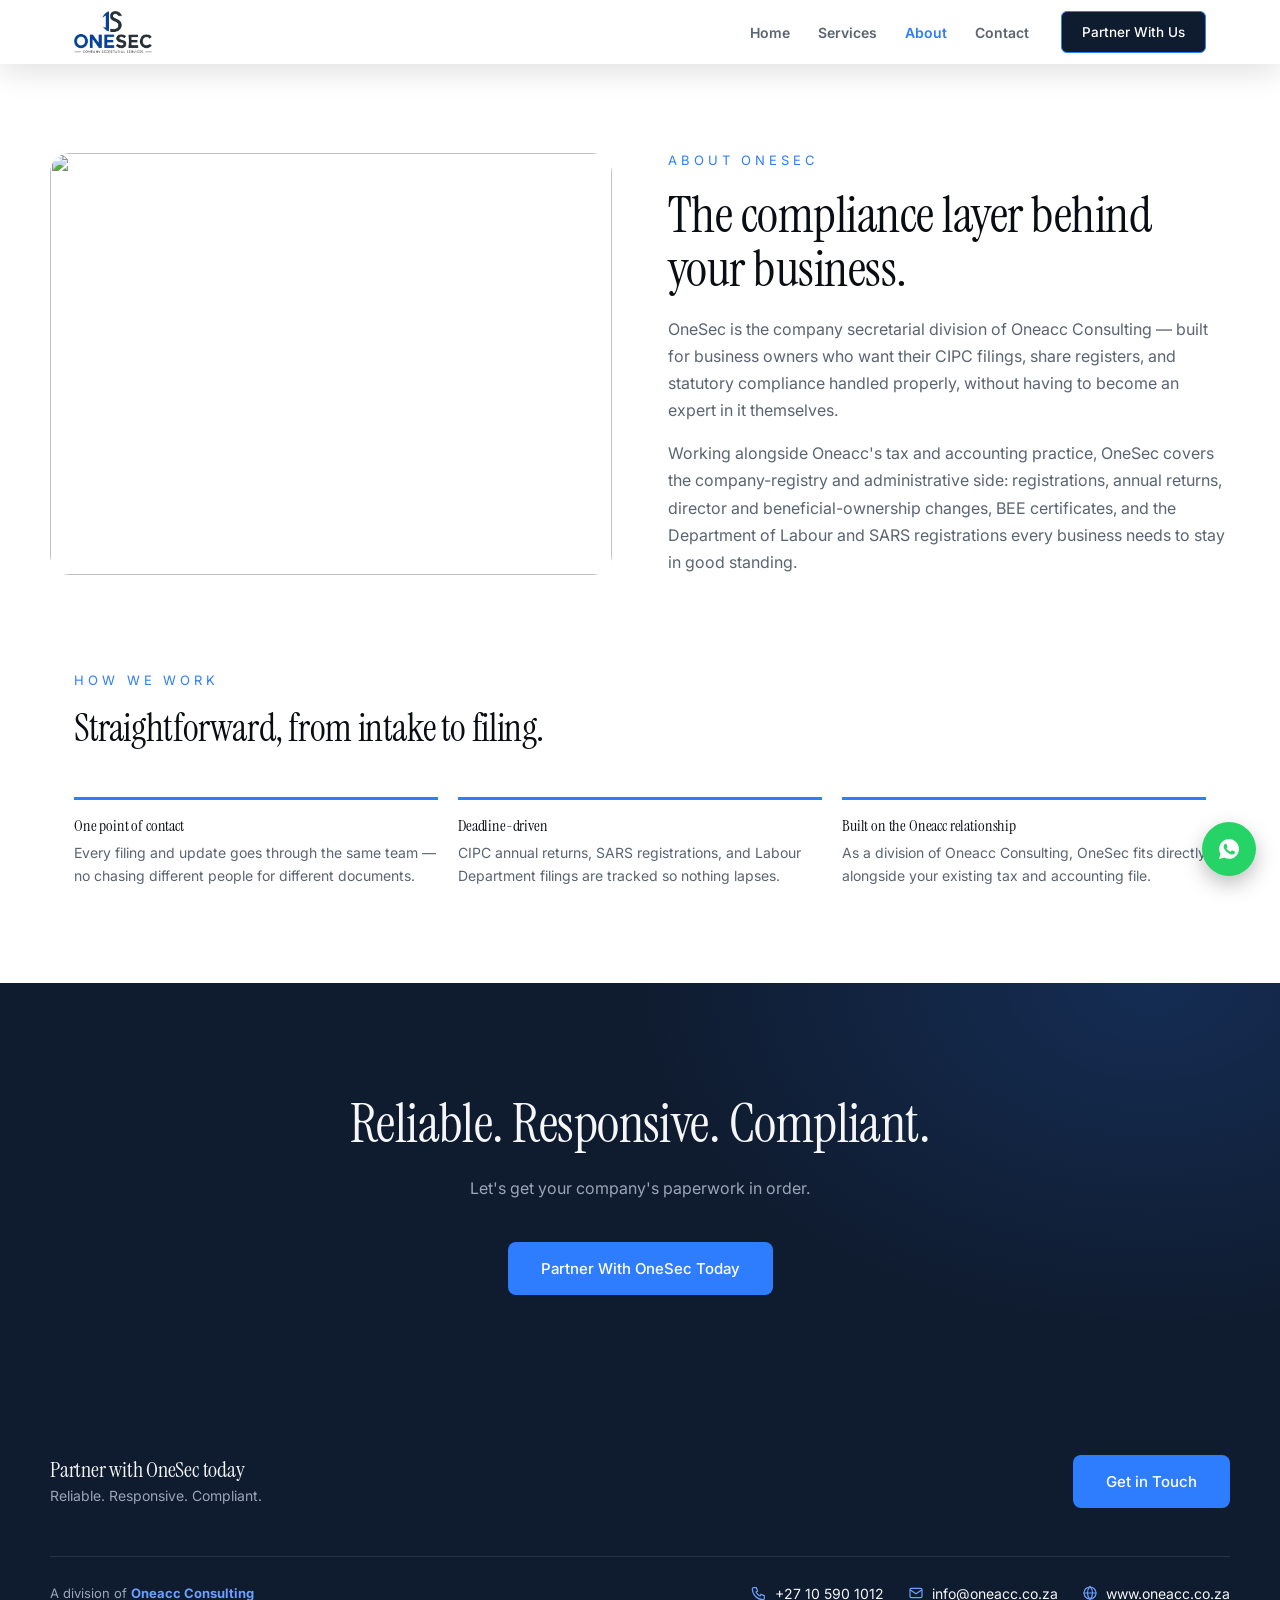
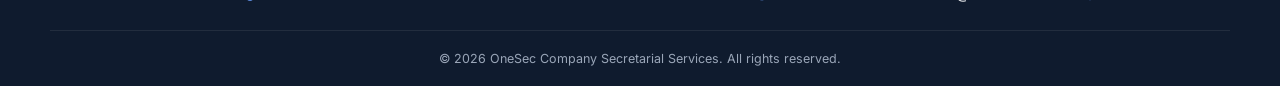
==== about.html @ b415de61 "Initial commit: Onesec site" ====
<!DOCTYPE html>
<html lang="en">
<head>
<meta charset="UTF-8" />
<meta name="viewport" content="width=device-width, initial-scale=1.0" />
<title>About — OneSec Company Secretarial Services</title>
<meta name="description" content="OneSec is the company secretarial division of Oneacc Consulting — professional, reliable and compliant support for your business." />
<link rel="preconnect" href="https://fonts.googleapis.com" />
<link rel="preconnect" href="https://fonts.gstatic.com" crossorigin />
<link href="https://fonts.googleapis.com/css2?family=Instrument+Serif:ital@0;1&family=Inter:wght@400;500;600;700;800&family=JetBrains+Mono:wght@400;500;600;700&display=swap" rel="stylesheet" /><link rel="stylesheet" href="styles.css?v=3" />
</head>
<body>

<header class="site-header glass-navy">
  <div class="wrap">
    <a href="index.html" class="logo">
      <span class="logo-badge"><img src="assets/logo.png" alt="OneSec Company Secretarial Services" /></span>
    </a>
    <nav class="main-nav" id="main-nav">
      <ul>
        <li><a href="index.html">Home</a></li>
        <li><a href="services.html">Services</a></li>
        <li><a href="about.html" class="active">About</a></li>
        <li><a href="contact.html">Contact</a></li>
      </ul>
      <a href="contact.html" class="btn btn-nav btn-sm">Partner With Us</a>
    </nav>
    <button class="nav-toggle" aria-label="Toggle menu" aria-expanded="false">
      <svg viewBox="0 0 24 24" fill="none" stroke="currentColor" stroke-width="2"><path d="M3 6h18M3 12h18M3 18h18"/></svg>
    </button>
  </div>
</header>

<section class="wrap about-grid">
  <div class="visual reveal">
    <img src="https://images.unsplash.com/photo-1762427355235-dd22e5cb010c?fm=jpg&amp;q=70&amp;w=1200&amp;auto=format&amp;fit=crop" alt="" loading="lazy" />
  </div>
  <div class="reveal">
    <p class="eyebrow">About OneSec</p>
    <h1>The compliance layer behind your business.</h1>
    <p class="bio">OneSec is the company secretarial division of Oneacc Consulting — built for business owners who want their CIPC filings, share registers, and statutory compliance handled properly, without having to become an expert in it themselves.</p>
    <p class="bio">Working alongside Oneacc's tax and accounting practice, OneSec covers the company-registry and administrative side: registrations, annual returns, director and beneficial-ownership changes, BEE certificates, and the Department of Labour and SARS registrations every business needs to stay in good standing.</p>
  </div>
</section>

<section class="section">
  <div class="wrap">
    <div class="section-head reveal">
      <p class="eyebrow">How We Work</p>
      <h2 style="font-size:clamp(1.8rem,4vw,2.4rem);">Straightforward, from intake to filing.</h2>
    </div>
    <div class="pillars-row">
      <div class="pillar-card reveal">
        <h4>One point of contact</h4>
        <p>Every filing and update goes through the same team — no chasing different people for different documents.</p>
      </div>
      <div class="pillar-card reveal">
        <h4>Deadline-driven</h4>
        <p>CIPC annual returns, SARS registrations, and Labour Department filings are tracked so nothing lapses.</p>
      </div>
      <div class="pillar-card reveal">
        <h4>Built on the Oneacc relationship</h4>
        <p>As a division of Oneacc Consulting, OneSec fits directly alongside your existing tax and accounting file.</p>
      </div>
    </div>
  </div>
</section>

<section class="cta-section">
  <div class="hero-texture"></div>
  <div class="wrap">
    <h2>Reliable. Responsive. Compliant.</h2>
    <p>Let's get your company's paperwork in order.</p>
    <div class="hero-actions">
      <a href="contact.html" class="btn btn-action">Partner With OneSec Today</a>
    </div>
  </div>
</section>

<footer class="site-footer">
  <div class="wrap footer-top">
    <div>
      <h3>Partner with OneSec today</h3>
      <p class="sub">Reliable. Responsive. Compliant.</p>
    </div>
    <a href="contact.html" class="btn btn-action">Get in Touch</a>
  </div>
  <div class="wrap footer-contact-row">
    <p class="division-note">A division of <a href="https://oneacc-consulting.netlify.app" target="_blank" rel="noopener">Oneacc Consulting</a></p>
    <ul class="footer-contact-items">
      <li><svg viewBox="0 0 24 24" fill="none" stroke="currentColor" stroke-width="1.8"><path d="M4 4h4l2 5-2.5 1.5a12 12 0 0 0 6 6L15 14l5 2v4a2 2 0 0 1-2 2C9.5 22 2 14.5 2 6a2 2 0 0 1 2-2z"/></svg><span>+27 10 590 1012</span></li>
      <li><svg viewBox="0 0 24 24" fill="none" stroke="currentColor" stroke-width="1.8"><rect x="3" y="5" width="18" height="14" rx="2"/><path d="M3 7l9 6 9-6"/></svg><span>info@oneacc.co.za</span></li>
      <li><svg viewBox="0 0 24 24" fill="none" stroke="currentColor" stroke-width="1.8"><circle cx="12" cy="12" r="9"/><path d="M2 12h20M12 2a15 15 0 0 1 0 20 15 15 0 0 1 0-20z"/></svg><span>www.oneacc.co.za</span></li>
    </ul>
  </div>
  <div class="wrap footer-bottom">© <span id="year"></span> OneSec Company Secretarial Services. All rights reserved.</div>
</footer>

<a class="whatsapp-fab" href="https://wa.me/27105901012" target="_blank" rel="noopener" aria-label="Chat on WhatsApp">
  <svg viewBox="0 0 24 24" fill="currentColor"><path d="M12.04 2C6.58 2 2.13 6.45 2.13 11.91c0 1.75.46 3.45 1.32 4.95L2 22l5.28-1.38a9.9 9.9 0 0 0 4.76 1.21h.01c5.46 0 9.91-4.45 9.91-9.91 0-2.65-1.03-5.14-2.9-7.01A9.85 9.85 0 0 0 12.04 2zm5.79 14.02c-.24.68-1.4 1.31-1.93 1.35-.5.05-1 .25-3.36-.7-2.85-1.13-4.66-4.02-4.8-4.21-.14-.19-1.15-1.53-1.15-2.92 0-1.39.73-2.07.99-2.35.26-.28.56-.35.75-.35h.53c.17 0 .4-.03.62.47.24.56.81 1.95.88 2.09.07.14.12.31.02.5-.09.19-.14.31-.28.47-.14.16-.29.36-.42.48-.14.14-.28.29-.12.57.16.28.71 1.17 1.53 1.9 1.05.94 1.94 1.23 2.22 1.37.28.14.44.12.61-.07.16-.19.7-.81.89-1.09.19-.28.38-.23.63-.14.26.09 1.64.77 1.92.91.28.14.47.21.53.33.07.12.07.68-.17 1.36z"/></svg>
</a>

<script src="script.js?v=3"></script>
</body>
</html>
---- styles.css ----
/* ============================================
   OneSec — Company Secretarial Services
   A division of Oneacc Consulting
   ============================================ */

:root {
  --navy: #0f1b2e;
  --navy-soft: #16263f;
  --abyss: #f7f6f3;
  --slate-surface: #ffffff;
  --offwhite: #0a0e14;
  --muted-grey: #5b6472;
  --light: #f5f6f8;
  --muted-light: #9aa6b8;
  --action: #2e7dff;
  --action-bright: #6ca0ff;
  --gold: #a4741e;
  --gold-bright: #e8b75a;
  --whatsapp: #25d366;
  --hairline: #e2e5ea;

  --font-display: "Instrument Serif", Georgia, serif;
  --font-body: "Inter", -apple-system, BlinkMacSystemFont, "Segoe UI", sans-serif;
  --font-mono: "JetBrains Mono", ui-monospace, SFMono-Regular, monospace;

  --nav-height: 64px;
  --container: 1180px;
}

* { box-sizing: border-box; }
html { scroll-behavior: smooth; }
body {
  margin: 0;
  font-family: var(--font-body);
  color: var(--offwhite);
  background: var(--slate-surface);
  -webkit-font-smoothing: antialiased;
  padding-top: var(--nav-height);
}
img { max-width: 100%; display: block; }
a { color: inherit; text-decoration: none; }
h1, h2, h3, h4 { font-family: var(--font-display); font-weight: 400; margin: 0; line-height: 1.05; letter-spacing: -0.01em; }
p { margin: 0; }
ul { margin: 0; padding: 0; list-style: none; }
button { font-family: inherit; cursor: pointer; }

.wrap { max-width: var(--container); margin: 0 auto; padding: 0 24px; }

:focus-visible { outline: 2px solid var(--action); outline-offset: 2px; }

@media (prefers-reduced-motion: reduce) {
  * { animation-duration: 0.001ms !important; transition-duration: 0.001ms !important; scroll-behavior: auto !important; }
}

.eyebrow { font-size: 13px; text-transform: uppercase; letter-spacing: 0.3em; color: var(--action); margin-bottom: 20px; }
.eyebrow.on-navy { color: var(--action-bright); }
.eyebrow.gold { color: var(--gold); }

/* ---------- Reveal-on-scroll ---------- */
.reveal { opacity: 0; transform: translateY(20px); filter: blur(6px); transition: opacity 0.7s cubic-bezier(.22,1,.36,1), transform 0.7s cubic-bezier(.22,1,.36,1), filter 0.7s cubic-bezier(.22,1,.36,1); }
.reveal.in-view { opacity: 1; transform: translateY(0); filter: blur(0); }

/* ---------- Buttons ---------- */
.btn { display: inline-flex; align-items: center; justify-content: center; gap: 8px; padding: 16px 32px; border-radius: 8px; font-size: 15px; font-weight: 500; border: 1px solid transparent; transition: transform 0.3s ease, box-shadow 0.3s ease, background-color 0.3s ease; white-space: nowrap; }
.btn-action { background: var(--action); color: #fff; }
.btn-action:hover { transform: scale(1.03); box-shadow: 0 0 0 6px rgba(46,125,255,0.16); }
.btn-outline-action { background: transparent; border-color: var(--action-bright); color: var(--action-bright); }
.btn-outline-action:hover { transform: scale(1.03); background: rgba(108,160,255,0.08); box-shadow: 0 0 0 6px rgba(108,160,255,0.1); }
.btn-outline-action.on-light { border-color: var(--action); color: var(--action); }
.btn-sm { padding: 12px 20px; font-size: 13.5px; border-radius: 6px; }
.btn-nav { background: var(--navy); border: 1.5px solid var(--action); color: #fff; }
.btn-nav:hover { background: var(--action); border-color: var(--action); transform: scale(1.03); box-shadow: 0 0 0 6px rgba(46,125,255,0.16); }
.btn:disabled { opacity: 0.6; cursor: not-allowed; transform: none; }

/* ---------- Navbar ---------- */
.site-header { position: fixed; top: 0; left: 0; right: 0; z-index: 200; height: var(--nav-height); }
.glass-navy { background: rgba(255, 255, 255, 0.92); backdrop-filter: blur(16px); -webkit-backdrop-filter: blur(16px); box-shadow: 0 8px 30px rgba(0,0,0,0.12); }
.site-header .wrap { display: flex; align-items: center; justify-content: space-between; height: 100%; }
.logo { display: flex; align-items: center; gap: 10px; }
.logo-badge { display: flex; align-items: center; }
.logo-badge img { height: 42px; width: auto; display: block; }
.main-nav { display: flex; align-items: center; gap: 32px; }
.main-nav ul { display: flex; gap: 28px; }
.main-nav ul a { font-size: 14px; font-weight: 600; color: var(--muted-grey); transition: color 0.15s ease; }
.main-nav ul a:hover { color: var(--action); }
.main-nav ul a.active { color: var(--action); }
.nav-toggle { display: none; background: none; border: none; padding: 6px; color: var(--navy); }
.nav-toggle svg { width: 24px; height: 24px; }

@media (max-width: 860px) {
  .main-nav { position: fixed; inset: var(--nav-height) 0 auto 0; flex-direction: column; align-items: stretch; padding: 8px 24px 24px; gap: 16px; transform: translateY(-8px); opacity: 0; pointer-events: none; transition: opacity 0.18s ease, transform 0.18s ease; background: rgba(255,255,255,0.98); box-shadow: 0 8px 30px rgba(0,0,0,0.12); }
  .main-nav.open { opacity: 1; transform: translateY(0); pointer-events: auto; }
  .main-nav ul { flex-direction: column; gap: 4px; }
  .main-nav ul a { display: block; padding: 10px 2px; }
  .main-nav .btn { width: 100%; text-align: center; margin-top: 8px; }
  .nav-toggle { display: block; }
}

/* ---------- Hero ---------- */
.hero { position: relative; overflow: hidden; background: var(--navy); }
.hero-texture { position: absolute; inset: 0; pointer-events: none; background: radial-gradient(ellipse 900px 600px at 90% 0%, rgba(46,125,255,0.18), transparent 60%); }
.hero-slideshow { position: absolute; inset: 0; }
.hero-slideshow img { position: absolute; inset: 0; width: 100%; height: 100%; object-fit: cover; opacity: 0; transition: opacity 1.6s ease; }
.hero-slideshow img.active { opacity: 0.45; }
.hero-bg-gradient { position: absolute; inset: 0; background: linear-gradient(90deg, rgba(15,27,46,0.92) 0%, rgba(15,27,46,0.55) 45%, rgba(15,27,46,0.35) 100%); }
.hero-content { position: relative; width: 100%; max-width: 720px; padding: 56px 0 120px; align-items: left;}
.hero .wrap { max-width: none; margin: 0;padding-left: clamp(24px, 6vw, 96px);padding-right: 24px;}
.hero h1 { color: var(--light); font-size: clamp(3rem, 8vw, 6.5rem); line-height: 0.95; letter-spacing: -0.025em; max-width: 16ch; }
.hero h1 .accent { color: var(--action-bright); display: block; }
.hero-lede { margin-top: 28px; font-size: 17px; line-height: 1.65; color: var(--muted-light); max-width: 44ch; font-weight: 400; }
.hero-actions { margin-top: 36px; display: flex; flex-wrap: wrap; gap: 14px; }
.division-badge { display: inline-flex; align-items: center; gap: 8px; background: rgba(255,255,255,0.06); border: 1px solid rgba(255,255,255,0.12); padding: 8px 14px; border-radius: 30px; font-size: 12.5px; color: var(--muted-light); margin-bottom: 22px; }
.division-badge b { color: var(--action-bright); font-weight: 700; }

/* ---------- Value strip ---------- */
.value-strip-row { display: grid; grid-template-columns: repeat(3, 1fr); gap: 20px; }
@media (max-width: 780px) { .value-strip-row { grid-template-columns: 1fr; } }
.value-strip-card { background: var(--abyss); border: 1px solid var(--hairline); border-radius: 14px; padding: 28px; }
.value-strip-card .icon-badge { margin-bottom: 16px; }
.value-strip-card h3 { font-size: 17px; margin-bottom: 8px; }
.value-strip-card p { color: var(--muted-grey); font-size: 14.5px; line-height: 1.6; font-weight: 400; }

/* ---------- Icon badges (matches flyer circular icons) ---------- */
.icon-badge { width: 44px; height: 44px; border-radius: 50%; display: flex; align-items: center; justify-content: center; flex-shrink: 0; }
.icon-badge.blue { background: var(--action); color: #fff; }
.icon-badge.navy { background: var(--navy); color: #fff; }
.icon-badge svg { width: 20px; height: 20px; }

/* ---------- Services list (icon + label rows) ---------- */
.services-list-grid { display: grid; grid-template-columns: 1fr 1fr; gap: 0 40px; }
@media (max-width: 780px) { .services-list-grid { grid-template-columns: 1fr; } }
.service-row { display: flex; align-items: center; gap: 16px; padding: 18px 0; border-bottom: 1px solid var(--hairline); }
.service-row span { font-size: 15px; font-weight: 600; }
.services-preview-note { margin-top: 40px; }

/* ---------- Section shells ---------- */
.section { padding: 96px 0; }
.section-abyss { background: var(--abyss); border-top: 1px solid var(--hairline); border-bottom: 1px solid var(--hairline); }
.section-navy { background: var(--navy); }
.section-head { max-width: 640px; margin-bottom: 48px; }
.section-abyss h2, .section-abyss .heading { color: var(--offwhite); font-size: clamp(2rem, 5vw, 3.6rem); }
.section-navy h2, .section-navy .heading { color: var(--light); font-size: clamp(2rem, 5vw, 3.6rem); }

/* ---------- CTA band ---------- */
.cta-section { position: relative; overflow: hidden; text-align: center; padding: 112px 0; background: var(--navy); }
.cta-section h2 { position: relative; color: var(--light); font-size: clamp(2rem, 5vw, 3.4rem); }
.cta-section p { position: relative; margin: 24px auto 0; color: var(--muted-light); font-size: 16px; max-width: 42ch; line-height: 1.6; font-weight: 400; }
.cta-section .hero-actions { position: relative; justify-content: center; margin-top: 40px; }

/* ---------- Footer ---------- */
.site-footer { background: var(--navy); color: var(--light); }
.footer-top { padding: 48px 0; display: flex; align-items: center; justify-content: space-between; flex-wrap: wrap; gap: 20px; border-bottom: 1px solid rgba(255,255,255,0.1); }
.footer-top h3 { font-size: 22px; }
.footer-top .sub { color: var(--muted-light); font-size: 14px; margin-top: 6px; font-weight: 400; }
.footer-contact-row { padding: 28px 0; display: flex; flex-wrap: wrap; gap: 28px; justify-content: space-between; align-items: center; }
.footer-contact-row .division-note { font-size: 13px; color: var(--muted-light); font-weight: 400; }
.footer-contact-row .division-note a { color: var(--action-bright); font-weight: 700; }
.footer-contact-items { display: flex; gap: 24px; flex-wrap: wrap; }
.footer-contact-items li { display: flex; align-items: center; gap: 8px; font-size: 14px; color: var(--light); }
.footer-contact-items svg { width: 16px; height: 16px; color: var(--action-bright); }
.footer-bottom { padding: 20px 0; border-top: 1px solid rgba(255,255,255,0.08); font-size: 12.5px; color: var(--muted-light); text-align: center; }

/* ---------- Floating WhatsApp ---------- */
.whatsapp-fab { position: fixed; right: 24px; bottom: 24px; z-index: 150; width: 54px; height: 54px; border-radius: 50%; background: var(--whatsapp); color: #fff; display: flex; align-items: center; justify-content: center; box-shadow: 0 8px 20px rgba(0,0,0,0.25); transition: transform 0.2s ease; }
.whatsapp-fab:hover { transform: scale(1.1); }
.whatsapp-fab svg { width: 24px; height: 24px; }

/* ---------- Page header (Services/About/Contact) ---------- */
.page-head { padding: 88px 0 0; }
.page-head h1 { font-size: clamp(2.5rem, 6vw, 5rem); letter-spacing: -0.02em; max-width: 22ch; }
.page-head p { margin-top: 20px; font-size: 16.5px; color: var(--muted-grey); max-width: 48ch; line-height: 1.6; font-weight: 400; }

/* ---------- About page ---------- */
.about-grid { padding: 88px 0 0; display: grid; grid-template-columns: 1fr 1fr; gap: 56px; align-items: center; }
@media (max-width: 900px) { .about-grid { grid-template-columns: 1fr; gap: 32px; } }
.about-grid .visual { border-radius: 20px; overflow: hidden; aspect-ratio: 4/3; }
.about-grid .visual img { width: 100%; height: 100%; object-fit: cover; }
.about-grid h1 { font-size: clamp(2.2rem, 4.6vw, 3.2rem); margin-bottom: 20px; }
.about-grid .bio { color: var(--muted-grey); font-size: 16px; line-height: 1.7; font-weight: 400; }
.about-grid .bio + .bio { margin-top: 16px; }

.pillars-row { margin-top: 24px; display: grid; grid-template-columns: repeat(3, 1fr); gap: 20px; }
@media (max-width: 780px) { .pillars-row { grid-template-columns: 1fr; } }
.pillar-card { border-top: 3px solid var(--action); padding-top: 18px; }
.pillar-card h4 { font-size: 16px; margin-bottom: 8px; }
.pillar-card p { color: var(--muted-grey); font-size: 14px; line-height: 1.6; font-weight: 400; }

/* ---------- Contact page ---------- */
.contact-grid-2 { display: grid; grid-template-columns: 0.9fr 1.1fr; gap: 48px; padding: 64px 0 96px; }
@media (max-width: 900px) { .contact-grid-2 { grid-template-columns: 1fr; gap: 32px; } }
.contact-info-card { background: var(--navy); color: var(--light); border-radius: 20px; padding: 40px; }
.contact-info-card h3 { font-size: 22px; margin-bottom: 20px; }
.contact-info-card ul li { display: flex; gap: 12px; align-items: flex-start; margin-bottom: 18px; font-size: 14.5px; color: var(--muted-light); font-weight: 400; }
.contact-info-card svg { width: 18px; height: 18px; color: var(--action-bright); flex-shrink: 0; margin-top: 2px; }
.contact-info-card .whatsapp-inline { display: inline-flex; align-items: center; gap: 8px; margin-top: 10px; color: #25d366; font-weight: 700; font-size: 14px; }

.form-card { background: var(--slate-surface); border: 1px solid var(--hairline); border-radius: 20px; padding: 36px; }
.form-card h3 { font-size: 24px; margin-bottom: 8px; }
.form-card .subtitle { color: var(--muted-grey); font-size: 14px; margin-bottom: 24px; font-weight: 400; }

form.lead-form { display: grid; gap: 16px; }
.form-row { display: grid; grid-template-columns: 1fr 1fr; gap: 16px; }
@media (max-width: 560px) { .form-row { grid-template-columns: 1fr; } }
.field label { display: block; font-size: 12.5px; font-weight: 600; color: var(--offwhite); margin-bottom: 6px; }
.field input, .field select, .field textarea {
  width: 100%; padding: 13px 14px; border: 1px solid var(--hairline); border-radius: 8px;
  font-family: inherit; font-size: 14.5px; color: var(--offwhite); background: var(--slate-surface);
  transition: border-color 0.15s ease; font-weight: 400;
}
.field input:focus, .field select:focus, .field textarea:focus { border-color: var(--action); outline: none; }
.field textarea { resize: vertical; min-height: 120px; }
.form-status { font-size: 13.5px; padding: 12px 14px; border-radius: 8px; display: none; font-weight: 400; }
.form-status.show { display: block; }
.form-status.success { background: #e7f6ec; color: #1b7a3c; }
.form-status.error { background: #fbe9e7; color: #b23a2c; }
.success-block { text-align: center; padding: 40px 10px; }
.success-block svg { width: 48px; height: 48px; color: var(--action); margin: 0 auto 16px; }
.success-block h4 { font-size: 24px; margin-bottom: 12px; }
.success-block p { color: var(--muted-grey); font-size: 14px; max-width: 30ch; margin: 0 auto; line-height: 1.6; font-weight: 400; }

/* ---------- 404 ---------- */
.notfound { min-height: calc(100vh - var(--nav-height)); display: flex; align-items: center; justify-content: center; text-align: center; background: var(--navy); padding: 48px 24px; }
.notfound .big { font-family: var(--font-display); font-size: clamp(6rem, 20vw, 12rem); color: rgba(245,246,248,0.16); line-height: 1; }
.notfound h1 { color: var(--light); font-size: 28px; margin-top: 8px; }
.notfound p { color: var(--muted-light); margin-top: 12px; font-size: 15px; font-weight: 400; }
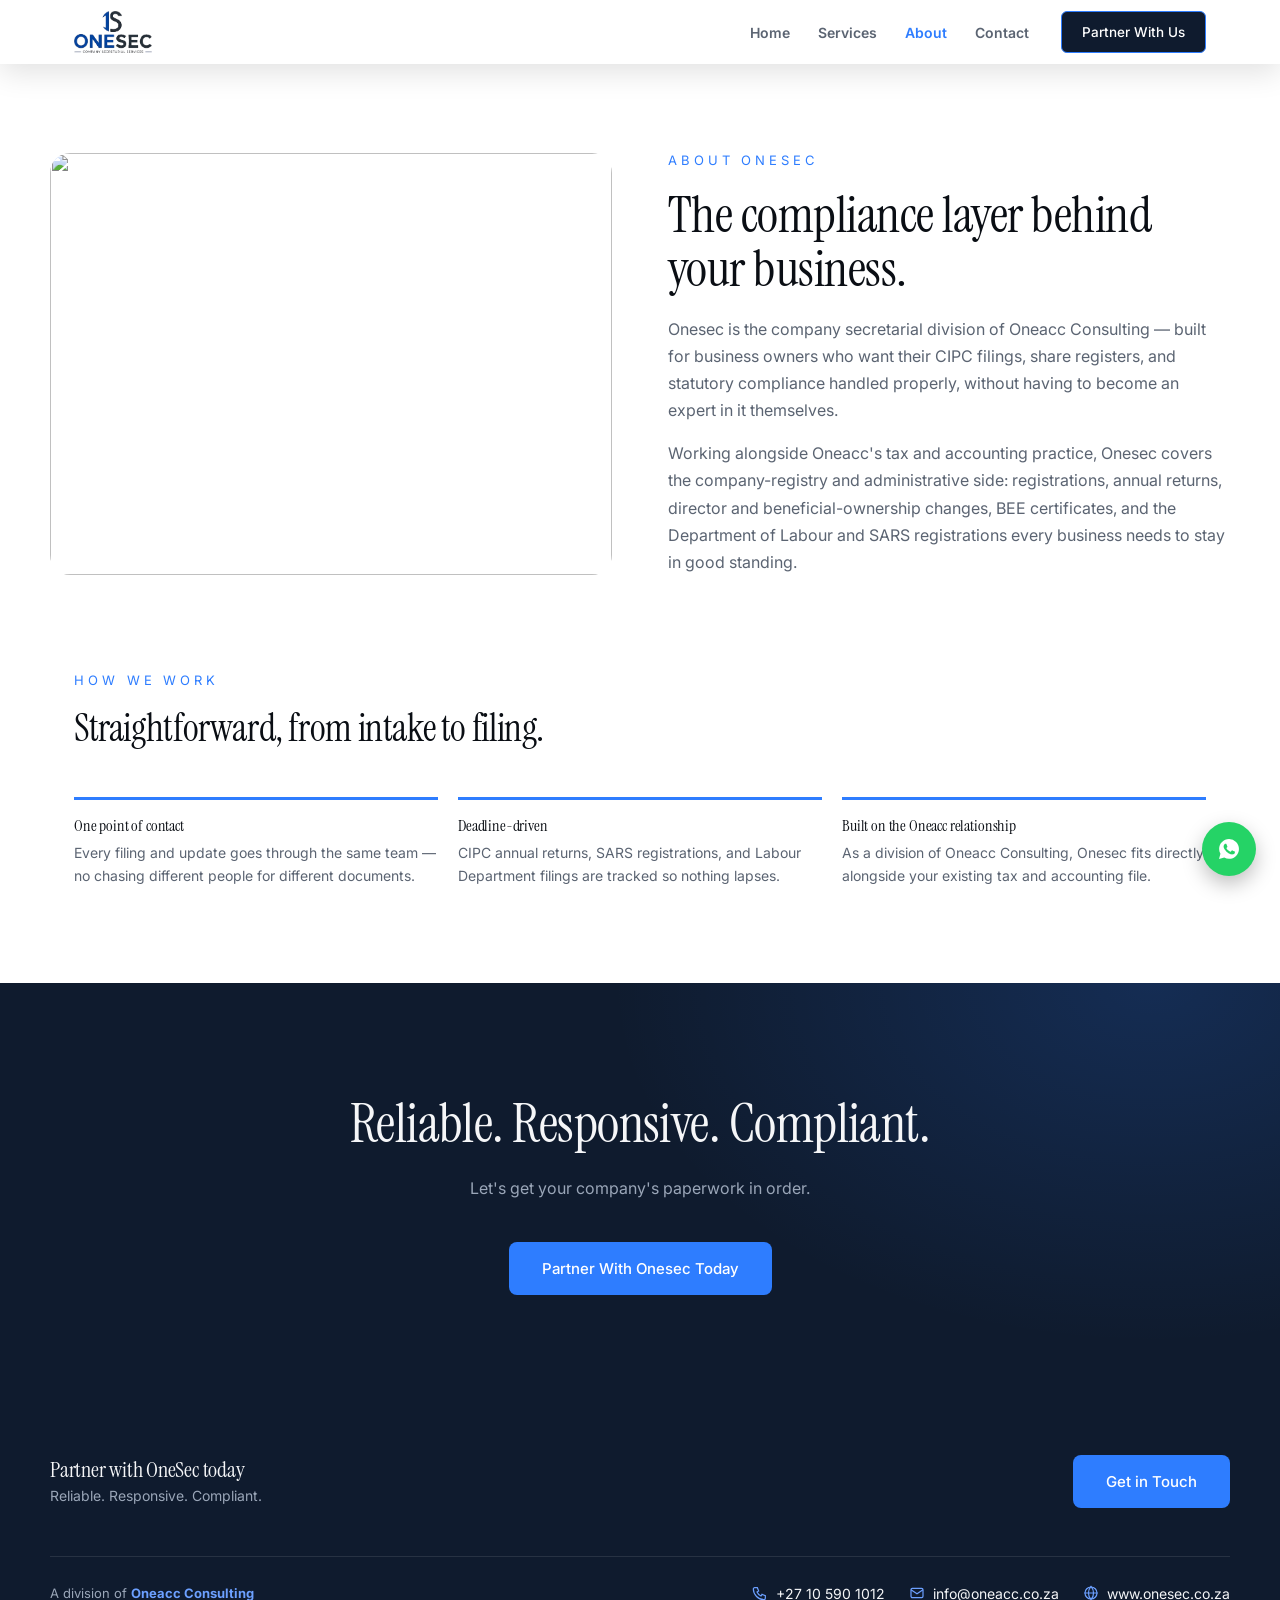
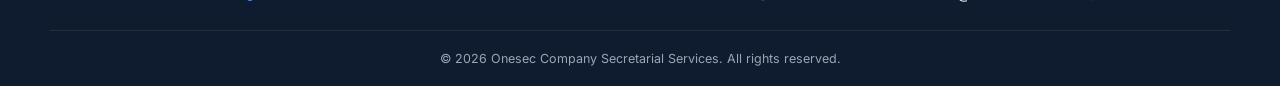
==== commit 773f3ce2: "all changes" ====
--- a/about.html
+++ b/about.html
@@ -3,8 +3,8 @@
 <head>
 <meta charset="UTF-8" />
 <meta name="viewport" content="width=device-width, initial-scale=1.0" />
-<title>About — OneSec Company Secretarial Services</title>
-<meta name="description" content="OneSec is the company secretarial division of Oneacc Consulting — professional, reliable and compliant support for your business." />
+<title>About — Onesec Company Secretarial Services</title>
+<meta name="description" content="Onesec is the company secretarial division of Oneacc Consulting — professional, reliable and compliant support for your business." />
 <link rel="preconnect" href="https://fonts.googleapis.com" />
 <link rel="preconnect" href="https://fonts.gstatic.com" crossorigin />
 <link href="https://fonts.googleapis.com/css2?family=Instrument+Serif:ital@0;1&family=Inter:wght@400;500;600;700;800&family=JetBrains+Mono:wght@400;500;600;700&display=swap" rel="stylesheet" /><link rel="stylesheet" href="styles.css?v=3" />
@@ -14,7 +14,7 @@
 <header class="site-header glass-navy">
   <div class="wrap">
     <a href="index.html" class="logo">
-      <span class="logo-badge"><img src="assets/logo.png" alt="OneSec Company Secretarial Services" /></span>
+      <span class="logo-badge"><img src="assets/logo.png" alt="Onesec Company Secretarial Services" /></span>
     </a>
     <nav class="main-nav" id="main-nav">
       <ul>
@@ -36,10 +36,10 @@
     <img src="https://images.unsplash.com/photo-1762427355235-dd22e5cb010c?fm=jpg&amp;q=70&amp;w=1200&amp;auto=format&amp;fit=crop" alt="" loading="lazy" />
   </div>
   <div class="reveal">
-    <p class="eyebrow">About OneSec</p>
+    <p class="eyebrow">About Onesec</p>
     <h1>The compliance layer behind your business.</h1>
-    <p class="bio">OneSec is the company secretarial division of Oneacc Consulting — built for business owners who want their CIPC filings, share registers, and statutory compliance handled properly, without having to become an expert in it themselves.</p>
-    <p class="bio">Working alongside Oneacc's tax and accounting practice, OneSec covers the company-registry and administrative side: registrations, annual returns, director and beneficial-ownership changes, BEE certificates, and the Department of Labour and SARS registrations every business needs to stay in good standing.</p>
+    <p class="bio">Onesec is the company secretarial division of Oneacc Consulting — built for business owners who want their CIPC filings, share registers, and statutory compliance handled properly, without having to become an expert in it themselves.</p>
+    <p class="bio">Working alongside Oneacc's tax and accounting practice, Onesec covers the company-registry and administrative side: registrations, annual returns, director and beneficial-ownership changes, BEE certificates, and the Department of Labour and SARS registrations every business needs to stay in good standing.</p>
   </div>
 </section>
 
@@ -60,7 +60,7 @@
       </div>
       <div class="pillar-card reveal">
         <h4>Built on the Oneacc relationship</h4>
-        <p>As a division of Oneacc Consulting, OneSec fits directly alongside your existing tax and accounting file.</p>
+        <p>As a division of Oneacc Consulting, Onesec fits directly alongside your existing tax and accounting file.</p>
       </div>
     </div>
   </div>
@@ -72,7 +72,7 @@
     <h2>Reliable. Responsive. Compliant.</h2>
     <p>Let's get your company's paperwork in order.</p>
     <div class="hero-actions">
-      <a href="contact.html" class="btn btn-action">Partner With OneSec Today</a>
+      <a href="contact.html" class="btn btn-action">Partner With Onesec Today</a>
     </div>
   </div>
 </section>
@@ -88,15 +88,15 @@
   <div class="wrap footer-contact-row">
     <p class="division-note">A division of <a href="https://oneacc-consulting.netlify.app" target="_blank" rel="noopener">Oneacc Consulting</a></p>
     <ul class="footer-contact-items">
-      <li><svg viewBox="0 0 24 24" fill="none" stroke="currentColor" stroke-width="1.8"><path d="M4 4h4l2 5-2.5 1.5a12 12 0 0 0 6 6L15 14l5 2v4a2 2 0 0 1-2 2C9.5 22 2 14.5 2 6a2 2 0 0 1 2-2z"/></svg><span>+27 10 590 1012</span></li>
+      <li><svg viewBox="0 0 24 24" fill="none" stroke="currentColor" stroke-width="1.8"><path d="M4 4h4l2 5-2.5 1.5a12 12 0 0 0 6 6L15 14l5 2v4a2 2 0 0 1-2 2C9.5 22 2 14.5 2 6a2 2 0 0 1 2-2z"/></svg><a href="tel:+27105901012"><span>+27 10 590 1012</span></a></li>
       <li><svg viewBox="0 0 24 24" fill="none" stroke="currentColor" stroke-width="1.8"><rect x="3" y="5" width="18" height="14" rx="2"/><path d="M3 7l9 6 9-6"/></svg><span>info@oneacc.co.za</span></li>
-      <li><svg viewBox="0 0 24 24" fill="none" stroke="currentColor" stroke-width="1.8"><circle cx="12" cy="12" r="9"/><path d="M2 12h20M12 2a15 15 0 0 1 0 20 15 15 0 0 1 0-20z"/></svg><span>www.oneacc.co.za</span></li>
+      <li><svg viewBox="0 0 24 24" fill="none" stroke="currentColor" stroke-width="1.8"><circle cx="12" cy="12" r="9"/><path d="M2 12h20M12 2a15 15 0 0 1 0 20 15 15 0 0 1 0-20z"/></svg><span>www.onesec.co.za</span></li>
     </ul>
   </div>
-  <div class="wrap footer-bottom">© <span id="year"></span> OneSec Company Secretarial Services. All rights reserved.</div>
+  <div class="wrap footer-bottom">© <span id="year"></span> Onesec Company Secretarial Services. All rights reserved.</div>
 </footer>
 
-<a class="whatsapp-fab" href="https://wa.me/27105901012" target="_blank" rel="noopener" aria-label="Chat on WhatsApp">
+<a class="whatsapp-fab" href="https://wa.me/27716408349" target="_blank" rel="noopener" aria-label="Chat on WhatsApp">
   <svg viewBox="0 0 24 24" fill="currentColor"><path d="M12.04 2C6.58 2 2.13 6.45 2.13 11.91c0 1.75.46 3.45 1.32 4.95L2 22l5.28-1.38a9.9 9.9 0 0 0 4.76 1.21h.01c5.46 0 9.91-4.45 9.91-9.91 0-2.65-1.03-5.14-2.9-7.01A9.85 9.85 0 0 0 12.04 2zm5.79 14.02c-.24.68-1.4 1.31-1.93 1.35-.5.05-1 .25-3.36-.7-2.85-1.13-4.66-4.02-4.8-4.21-.14-.19-1.15-1.53-1.15-2.92 0-1.39.73-2.07.99-2.35.26-.28.56-.35.75-.35h.53c.17 0 .4-.03.62.47.24.56.81 1.95.88 2.09.07.14.12.31.02.5-.09.19-.14.31-.28.47-.14.16-.29.36-.42.48-.14.14-.28.29-.12.57.16.28.71 1.17 1.53 1.9 1.05.94 1.94 1.23 2.22 1.37.28.14.44.12.61-.07.16-.19.7-.81.89-1.09.19-.28.38-.23.63-.14.26.09 1.64.77 1.92.91.28.14.47.21.53.33.07.12.07.68-.17 1.36z"/></svg>
 </a>
 
